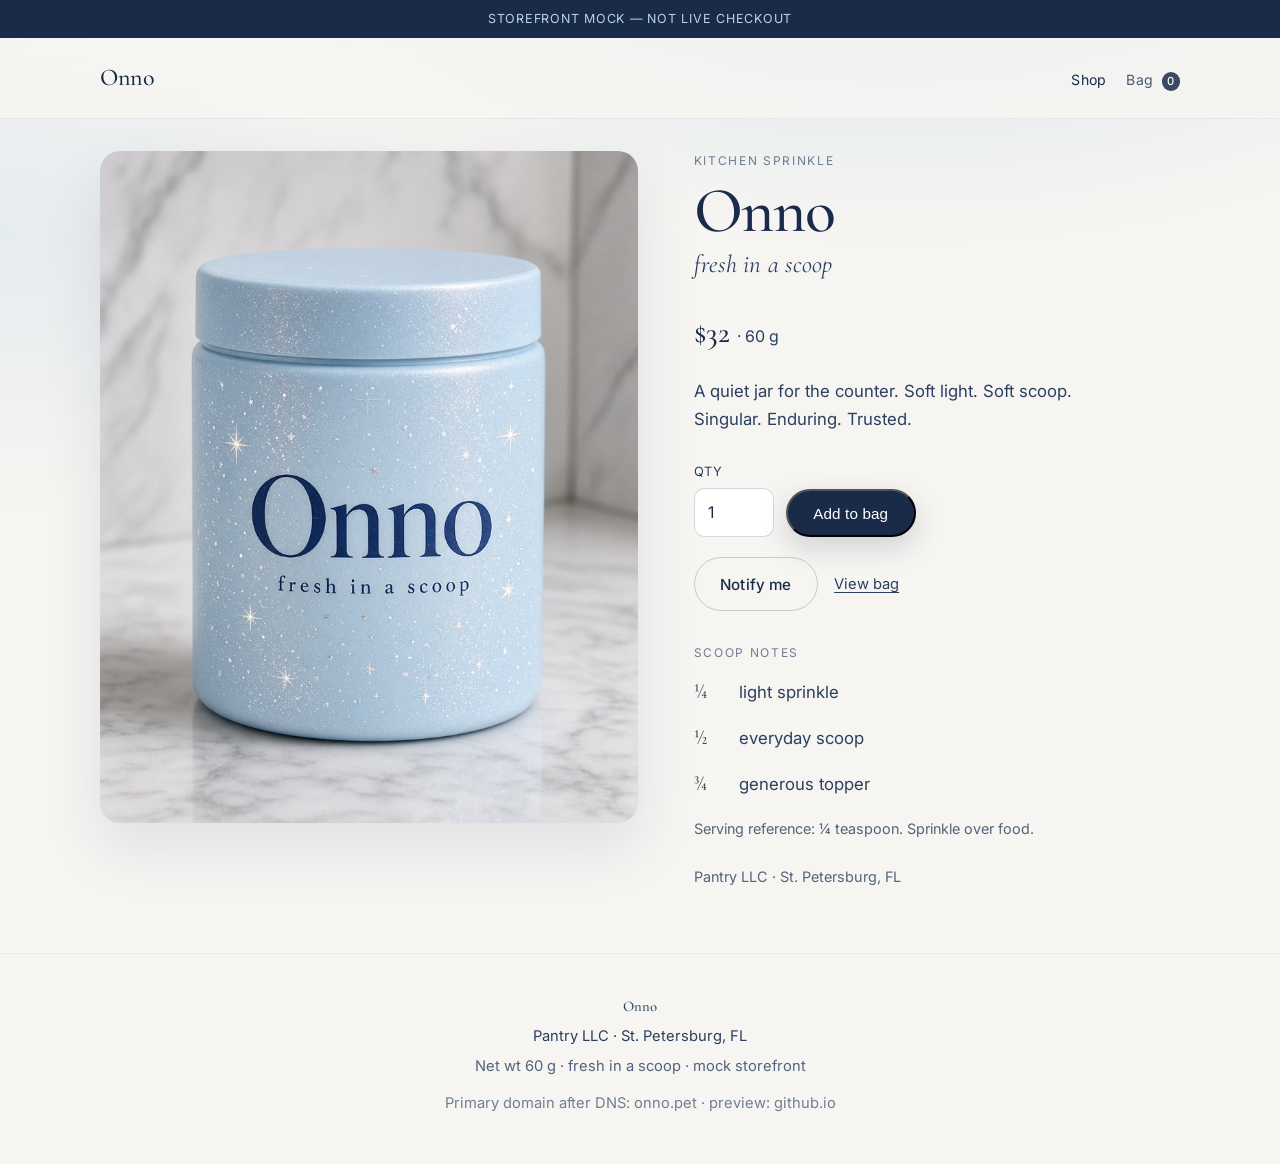
==== product.html @ 023567c2 "Add mock storefront (PDP, bag, checkout, confirm) + CNAME onno.pet Static Shopify-style mock with lo" ====
<!DOCTYPE html>
<html lang="en">
<head>
  <meta charset="utf-8" />
  <meta name="viewport" content="width=device-width, initial-scale=1" />
  <title>Onno — 60 g · $32</title>
  <meta name="description" content="Onno kitchen sprinkle, 60 g jar. Fresh in a scoop. Working MSRP $32. Storefront mock — not live checkout." />
  <meta name="robots" content="index, follow" />
  <link rel="canonical" href="https://ngavelek.github.io/onno-pet-preview/product.html" />

  <meta property="og:type" content="website" />
  <meta property="og:title" content="Onno — 60 g" />
  <meta property="og:description" content="Fresh in a scoop. Working MSRP $32. Mock storefront." />
  <meta property="og:image" content="https://ngavelek.github.io/onno-pet-preview/hero.jpg" />
  <meta property="og:url" content="https://ngavelek.github.io/onno-pet-preview/product.html" />
  <meta property="og:site_name" content="Onno" />

  <meta name="twitter:card" content="summary_large_image" />
  <meta name="twitter:title" content="Onno — 60 g" />
  <meta name="twitter:description" content="Fresh in a scoop." />
  <meta name="twitter:image" content="https://ngavelek.github.io/onno-pet-preview/hero.jpg" />

  <link rel="preconnect" href="https://fonts.googleapis.com" />
  <link rel="preconnect" href="https://fonts.gstatic.com" crossorigin />
  <link href="https://fonts.googleapis.com/css2?family=Cormorant+Garamond:ital,wght@0,400;0,500;0,600;1,400&family=Inter:wght@400;500&display=swap" rel="stylesheet" />
  <link rel="stylesheet" href="styles.css" />
  <link rel="icon" href="data:image/svg+xml,%3Csvg xmlns='http://www.w3.org/2000/svg' viewBox='0 0 32 32'%3E%3Ccircle cx='16' cy='16' r='16' fill='%23B8D4E8'/%3E%3Ctext x='16' y='21' text-anchor='middle' font-family='Georgia,serif' font-size='14' fill='%231A2B4A'%3EO%3C/text%3E%3C/svg%3E" />
</head>
<body>
  <a class="skip" href="#main">Skip to content</a>

  <div class="mock-banner" role="status">Storefront mock — not live checkout</div>

  <header class="site-header">
    <div class="wrap header-inner">
      <a class="mark mark-link" href="index.html" aria-label="Onno home">Onno</a>
      <nav class="header-nav" aria-label="Store">
        <a href="product.html" aria-current="page">Shop</a>
        <a class="bag-link" href="cart.html">Bag <span class="bag-count" data-cart-count hidden>0</span></a>
      </nav>
    </div>
  </header>

  <main id="main">
    <section class="pdp" aria-label="Onno product">
      <div class="wrap pdp-grid">
        <figure class="hero-figure pdp-figure">
          <img
            src="hero.jpg"
            width="900"
            height="1125"
            alt="Powder blue glitter jar of Onno with navy serif wordmark and the line fresh in a scoop"
            fetchpriority="high"
          />
        </figure>

        <div class="pdp-copy">
          <p class="eyebrow">Kitchen sprinkle</p>
          <h1 class="wordmark wordmark-sm">Onno</h1>
          <p class="tagline">fresh in a scoop</p>
          <p class="price" aria-label="Price thirty-two dollars">$32 <span class="price-unit">· 60&nbsp;g</span></p>
          <p class="lede">
            A quiet jar for the counter.
            Soft light. Soft scoop.
            Singular. Enduring. Trusted.
          </p>

          <div class="buy-row">
            <label class="qty-field" for="pdp-qty">
              <span class="qty-label">Qty</span>
              <input id="pdp-qty" type="number" min="1" max="12" value="1" inputmode="numeric" />
            </label>
            <button type="button" class="cta" id="add-to-bag">Add to bag</button>
          </div>
          <p class="cta-note" id="add-feedback" hidden>Added to bag.</p>

          <div class="pdp-actions">
            <a class="cta cta-secondary" href="mailto:hello@onno.pet?subject=Notify%20me%20when%20Onno%20is%20ready">Notify me</a>
            <a class="text-link" href="cart.html">View bag</a>
          </div>

          <div class="scoop-notes">
            <p class="eyebrow">Scoop notes</p>
            <ul class="scoop-list">
              <li><span class="frac">¼</span> light sprinkle</li>
              <li><span class="frac">½</span> everyday scoop</li>
              <li><span class="frac">¾</span> generous topper</li>
            </ul>
            <p class="fine">Serving reference: ¼ teaspoon. Sprinkle over food.</p>
          </div>

          <p class="maker">Pantry LLC · St. Petersburg, FL</p>
        </div>
      </div>
    </section>
  </main>

  <footer class="site-footer">
    <div class="wrap footer-inner">
      <p class="mark-sm">Onno</p>
      <p>Pantry LLC · St. Petersburg, FL</p>
      <p class="fine">Net wt 60&nbsp;g · fresh in a scoop · mock storefront</p>
      <p class="fine domain-note">Primary domain after DNS: onno.pet · preview: github.io</p>
    </div>
  </footer>

  <script src="store.js"></script>
  <script>
    document.getElementById("add-to-bag").addEventListener("click", function () {
      var qty = document.getElementById("pdp-qty").value;
      OnnoStore.add(qty);
      var fb = document.getElementById("add-feedback");
      fb.hidden = false;
      fb.textContent = "Added " + (parseInt(qty, 10) || 1) + " to bag.";
    });
  </script>
</body>
</html>
---- styles.css ----
:root {
  --powder: #B8D4E8;
  --powder-deep: #9BC0D8;
  --powder-wash: #E8F1F7;
  --navy: #1A2B4A;
  --navy-soft: #2A3F5F;
  --warm: #F7F5F2;
  --warm-deep: #EDE9E3;
  --white: #FFFFFF;
  --serif: "Cormorant Garamond", "Times New Roman", Times, serif;
  --sans: Inter, system-ui, -apple-system, "Segoe UI", Roboto, sans-serif;
  --max: 1080px;
  --narrow: 36rem;
  --ease: cubic-bezier(0.22, 1, 0.36, 1);
}

*,
*::before,
*::after { box-sizing: border-box; }

html { scroll-behavior: smooth; }

body {
  margin: 0;
  font-family: var(--sans);
  font-size: 1.05rem;
  line-height: 1.65;
  color: var(--navy);
  background:
    radial-gradient(1200px 600px at 70% -10%, rgba(184, 212, 232, 0.55), transparent 60%),
    radial-gradient(900px 500px at 0% 20%, rgba(184, 212, 232, 0.28), transparent 55%),
    var(--warm);
  -webkit-font-smoothing: antialiased;
  text-rendering: optimizeLegibility;
}

img {
  max-width: 100%;
  height: auto;
  display: block;
}

a { color: var(--navy); }

.skip {
  position: absolute;
  left: -999px;
  top: 0;
  background: var(--navy);
  color: var(--white);
  padding: 0.5rem 1rem;
  z-index: 10;
}
.skip:focus { left: 0; }

.wrap {
  width: min(100% - 2.5rem, var(--max));
  margin-inline: auto;
}
.narrow { width: min(100% - 2.5rem, var(--narrow)); }
.center { text-align: center; }

.site-header {
  padding: 1.25rem 0;
  border-bottom: 1px solid rgba(26, 43, 74, 0.06);
  background: rgba(247, 245, 242, 0.72);
  backdrop-filter: blur(10px);
  position: sticky;
  top: 0;
  z-index: 5;
}
.header-inner {
  display: flex;
  align-items: baseline;
  justify-content: space-between;
  gap: 1rem;
}
.mark {
  margin: 0;
  font-family: var(--serif);
  font-size: 1.5rem;
  font-weight: 500;
  letter-spacing: 0.01em;
}
.header-quiet {
  margin: 0;
  font-size: 0.8rem;
  letter-spacing: 0.08em;
  text-transform: lowercase;
  color: var(--navy-soft);
  opacity: 0.7;
}

.hero {
  padding: 2.5rem 0 3.5rem;
}
.hero-grid {
  display: grid;
  gap: 2.25rem;
  align-items: center;
}
.hero-figure {
  margin: 0;
  border-radius: 1.25rem;
  overflow: hidden;
  background: var(--powder-wash);
  box-shadow:
    0 1px 0 rgba(255,255,255,0.7) inset,
    0 24px 60px rgba(26, 43, 74, 0.10);
}
.hero-figure img {
  width: 100%;
  aspect-ratio: 4 / 5;
  object-fit: cover;
  object-position: center;
}

.hero-copy { padding-block: 0.25rem; }

.wordmark {
  margin: 0 0 0.15rem;
  font-family: var(--serif);
  font-weight: 500;
  font-size: clamp(3.5rem, 12vw, 5.5rem);
  line-height: 0.95;
  letter-spacing: -0.02em;
  color: var(--navy);
}
.tagline {
  margin: 0 0 1.5rem;
  font-family: var(--serif);
  font-size: clamp(1.2rem, 3.5vw, 1.55rem);
  font-weight: 400;
  font-style: italic;
  color: var(--navy-soft);
  letter-spacing: 0.01em;
}
.lede {
  margin: 0 0 1.75rem;
  max-width: 28rem;
  color: var(--navy-soft);
  font-size: 1.05rem;
}

.cta {
  display: inline-flex;
  align-items: center;
  justify-content: center;
  min-height: 3rem;
  padding: 0.85rem 1.6rem;
  border-radius: 999px;
  background: var(--navy);
  color: var(--white);
  text-decoration: none;
  font-size: 0.95rem;
  font-weight: 500;
  letter-spacing: 0.01em;
  transition: transform 0.25s var(--ease), background 0.25s var(--ease), box-shadow 0.25s var(--ease);
  box-shadow: 0 10px 28px rgba(26, 43, 74, 0.18);
}
.cta:hover {
  background: var(--navy-soft);
  transform: translateY(-1px);
}
.cta:focus-visible {
  outline: 2px solid var(--powder-deep);
  outline-offset: 3px;
}
.cta-secondary {
  background: transparent;
  color: var(--navy);
  border: 1px solid rgba(26, 43, 74, 0.22);
  box-shadow: none;
}
.cta-secondary:hover {
  background: var(--powder-wash);
  color: var(--navy);
}
.cta-note {
  margin: 0.85rem 0 0;
  font-size: 0.85rem;
  color: var(--navy-soft);
  opacity: 0.75;
}

.story {
  padding: 4rem 0;
  background: linear-gradient(180deg, transparent, rgba(184, 212, 232, 0.18) 40%, transparent);
}
.eyebrow {
  margin: 0 0 0.65rem;
  font-size: 0.75rem;
  letter-spacing: 0.14em;
  text-transform: uppercase;
  color: var(--navy-soft);
  opacity: 0.65;
}
.story h2,
.details h2,
.notify h2 {
  margin: 0 0 1rem;
  font-family: var(--serif);
  font-weight: 500;
  font-size: clamp(2rem, 5vw, 2.75rem);
  line-height: 1.15;
  letter-spacing: -0.015em;
}
.story p {
  margin: 0 0 1rem;
  font-size: 1.12rem;
  color: var(--navy-soft);
}
.feel {
  margin-top: 1.5rem !important;
  font-family: var(--serif);
  font-style: italic;
  font-size: 1.25rem !important;
  color: var(--navy) !important;
}

.details {
  padding: 1rem 0 4.5rem;
}
.details-grid {
  display: grid;
  gap: 2.5rem;
  padding: 2rem;
  border-radius: 1.25rem;
  background: rgba(255, 255, 255, 0.55);
  border: 1px solid rgba(26, 43, 74, 0.06);
  box-shadow: 0 18px 40px rgba(26, 43, 74, 0.05);
}
.scoop-list {
  list-style: none;
  margin: 0 0 1rem;
  padding: 0;
  display: grid;
  gap: 0.65rem;
}
.scoop-list li {
  display: flex;
  align-items: baseline;
  gap: 0.85rem;
  font-size: 1.05rem;
  color: var(--navy-soft);
}
.frac {
  font-family: var(--serif);
  font-size: 1.35rem;
  color: var(--navy);
  min-width: 2rem;
}
.fine {
  margin: 0;
  font-size: 0.9rem;
  color: var(--navy-soft);
  opacity: 0.8;
}

.notify {
  padding: 3.5rem 0 4.5rem;
  background:
    linear-gradient(180deg, transparent, rgba(184, 212, 232, 0.28));
}
.notify p {
  margin: 0 0 1.5rem;
  color: var(--navy-soft);
}

.site-footer {
  padding: 2.5rem 0 3rem;
  border-top: 1px solid rgba(26, 43, 74, 0.06);
  background: var(--warm);
}
.footer-inner {
  display: grid;
  gap: 0.35rem;
  text-align: center;
}
.mark-sm {
  margin: 0 0 0.35rem;
  font-family: var(--serif);
  font-size: 1.35rem;
  font-weight: 500;
}
.site-footer p {
  margin: 0;
  font-size: 0.92rem;
  color: var(--navy-soft);
}

@media (min-width: 820px) {
  .hero {
    padding: 3.5rem 0 5rem;
  }
  .hero-grid {
    grid-template-columns: 1.05fr 0.95fr;
    gap: 3.5rem;
  }
  .details-grid {
    grid-template-columns: 1fr 1fr;
    gap: 3rem;
    padding: 2.75rem 3rem;
  }
  .hero-copy { padding-left: 0.5rem; }
}

@media (prefers-reduced-motion: reduce) {
  html { scroll-behavior: auto; }
  .cta { transition: none; }
}

/* —— Storefront mock extensions —— */
.mark-link {
  text-decoration: none;
  color: inherit;
}
.mark-link:hover { opacity: 0.85; }

.header-nav {
  display: flex;
  align-items: center;
  gap: 1.25rem;
  font-size: 0.88rem;
  letter-spacing: 0.02em;
}
.header-nav a {
  text-decoration: none;
  color: var(--navy-soft);
  opacity: 0.85;
}
.header-nav a:hover,
.header-nav a[aria-current="page"] {
  color: var(--navy);
  opacity: 1;
}
.bag-link { position: relative; }
.bag-count {
  display: inline-flex;
  align-items: center;
  justify-content: center;
  min-width: 1.15rem;
  height: 1.15rem;
  margin-left: 0.25rem;
  padding: 0 0.3rem;
  border-radius: 999px;
  background: var(--navy);
  color: var(--white);
  font-size: 0.7rem;
  font-weight: 500;
}

.mock-banner {
  background: var(--navy);
  color: var(--powder);
  text-align: center;
  font-size: 0.78rem;
  letter-spacing: 0.06em;
  text-transform: uppercase;
  padding: 0.55rem 1rem;
}

.hero-ctas {
  display: flex;
  flex-wrap: wrap;
  gap: 0.75rem;
  align-items: center;
}

.wordmark-sm {
  font-size: clamp(2.75rem, 8vw, 4rem);
}
.price {
  margin: 0 0 1.25rem;
  font-family: var(--serif);
  font-size: 1.85rem;
  font-weight: 500;
  color: var(--navy);
}
.price-unit {
  font-size: 1rem;
  font-weight: 400;
  color: var(--navy-soft);
  font-family: var(--sans);
}

.pdp { padding: 2rem 0 4rem; }
.pdp-grid {
  display: grid;
  gap: 2.25rem;
  align-items: start;
}
.pdp-figure { position: sticky; top: 5rem; }
.buy-row {
  display: flex;
  flex-wrap: wrap;
  gap: 0.75rem;
  align-items: flex-end;
  margin-bottom: 0.5rem;
}
.qty-field {
  display: grid;
  gap: 0.35rem;
  font-size: 0.8rem;
  letter-spacing: 0.06em;
  text-transform: uppercase;
  color: var(--navy-soft);
}
.qty-field input,
.field-block input {
  font: inherit;
  font-size: 1rem;
  color: var(--navy);
  background: var(--white);
  border: 1px solid rgba(26, 43, 74, 0.18);
  border-radius: 0.65rem;
  padding: 0.65rem 0.85rem;
  min-width: 4.5rem;
  width: 5rem;
}
.qty-field input:focus,
.field-block input:focus {
  outline: 2px solid var(--powder-deep);
  outline-offset: 2px;
}
.field-block input:disabled {
  background: var(--warm-deep);
  color: var(--navy-soft);
  cursor: not-allowed;
  opacity: 0.85;
}
.pdp-actions {
  display: flex;
  flex-wrap: wrap;
  gap: 1rem;
  align-items: center;
  margin: 1.25rem 0 2rem;
}
.text-link {
  font-size: 0.92rem;
  color: var(--navy-soft);
  text-underline-offset: 3px;
}
.scoop-notes { margin: 1.5rem 0; }
.maker {
  margin: 1.5rem 0 0;
  font-size: 0.9rem;
  color: var(--navy-soft);
  opacity: 0.8;
}
.domain-note { margin-top: 0.5rem !important; opacity: 0.65; }

.page-title {
  margin: 0 0 1.25rem;
  font-family: var(--serif);
  font-weight: 500;
  font-size: clamp(2rem, 5vw, 2.75rem);
  letter-spacing: -0.015em;
}
.narrow-ish { width: min(100% - 2.5rem, 40rem); margin-inline: auto; }

.cart-page,
.checkout-page,
.confirm-page { padding: 2.5rem 0 4.5rem; }

.cart-empty {
  text-align: center;
  padding: 2rem 0 3rem;
}
.cart-empty p {
  margin: 0 0 1.5rem;
  color: var(--navy-soft);
  font-size: 1.1rem;
}

.cart-lines {
  list-style: none;
  margin: 0 0 2rem;
  padding: 0;
  display: grid;
  gap: 1.25rem;
}
.cart-line {
  display: grid;
  grid-template-columns: 80px 1fr;
  gap: 1.15rem;
  padding: 1rem;
  border-radius: 1rem;
  background: rgba(255, 255, 255, 0.6);
  border: 1px solid rgba(26, 43, 74, 0.06);
}
.line-thumb {
  border-radius: 0.65rem;
  overflow: hidden;
  background: var(--powder-wash);
}
.line-thumb img {
  width: 100%;
  aspect-ratio: 4 / 5;
  object-fit: cover;
}
.line-name {
  margin: 0 0 0.2rem;
  font-family: var(--serif);
  font-size: 1.35rem;
  font-weight: 500;
}
.line-detail,
.line-price {
  margin: 0 0 0.35rem;
  font-size: 0.9rem;
  color: var(--navy-soft);
}
.qty-stepper {
  display: inline-flex;
  align-items: center;
  gap: 0.5rem;
  margin-top: 0.5rem;
  border: 1px solid rgba(26, 43, 74, 0.15);
  border-radius: 999px;
  padding: 0.2rem;
}
.step {
  width: 2rem;
  height: 2rem;
  border: none;
  border-radius: 999px;
  background: var(--powder-wash);
  color: var(--navy);
  font-size: 1.1rem;
  cursor: pointer;
  line-height: 1;
}
.step:hover { background: var(--powder); }
.step-val {
  min-width: 1.5rem;
  text-align: center;
  font-weight: 500;
  font-size: 0.95rem;
}

.cart-summary {
  padding: 1.5rem;
  border-radius: 1.15rem;
  background: rgba(255, 255, 255, 0.65);
  border: 1px solid rgba(26, 43, 74, 0.06);
}
.summary-row {
  display: flex;
  justify-content: space-between;
  align-items: baseline;
  margin-bottom: 0.75rem;
  font-size: 1.05rem;
}
.cta-block {
  width: 100%;
  margin-top: 1rem;
  text-align: center;
}
.center-link {
  display: block;
  text-align: center;
  margin-top: 1rem;
}

.checkout-grid {
  display: grid;
  gap: 2.5rem;
  align-items: start;
}
.checkout-form { max-width: 32rem; }
.mock-callout {
  margin: 0 0 1.75rem;
  padding: 0.85rem 1rem;
  border-radius: 0.75rem;
  background: var(--powder-wash);
  border: 1px solid rgba(184, 212, 232, 0.8);
  font-size: 0.92rem;
  color: var(--navy-soft);
}
.field-block {
  margin: 0 0 1.5rem;
  padding: 0;
  border: none;
}
.field-block legend {
  font-family: var(--serif);
  font-size: 1.35rem;
  font-weight: 500;
  margin-bottom: 0.85rem;
  padding: 0;
}
.field-block label {
  display: grid;
  gap: 0.35rem;
  margin-bottom: 0.85rem;
  font-size: 0.85rem;
  color: var(--navy-soft);
}
.field-block input { width: 100%; min-width: 0; }
.field-row {
  display: grid;
  gap: 0.75rem;
  grid-template-columns: 1fr;
}
.pay-placeholders {
  display: flex;
  flex-wrap: wrap;
  gap: 0.65rem;
  margin-bottom: 0.65rem;
}
.pay-chip {
  display: inline-flex;
  padding: 0.65rem 1.1rem;
  border-radius: 0.65rem;
  border: 1px dashed rgba(26, 43, 74, 0.22);
  background: var(--warm-deep);
  color: var(--navy-soft);
  opacity: 0.55;
  font-size: 0.9rem;
  cursor: not-allowed;
  user-select: none;
}

.order-summary {
  padding: 1.5rem;
  border-radius: 1.15rem;
  background: rgba(255, 255, 255, 0.65);
  border: 1px solid rgba(26, 43, 74, 0.06);
  position: sticky;
  top: 5rem;
}
.summary-heading {
  margin: 0 0 1rem;
  font-family: var(--serif);
  font-size: 1.35rem;
  font-weight: 500;
}
.summary-lines {
  list-style: none;
  margin: 0 0 1rem;
  padding: 0;
  display: grid;
  gap: 0.85rem;
}
.summary-line {
  display: grid;
  grid-template-columns: 48px 1fr auto;
  gap: 0.75rem;
  align-items: center;
}
.summary-line img {
  border-radius: 0.4rem;
  background: var(--powder-wash);
  aspect-ratio: 4 / 5;
  object-fit: cover;
}
.summary-line .line-name { font-size: 1rem; }
.total-row {
  padding-top: 0.85rem;
  border-top: 1px solid rgba(26, 43, 74, 0.08);
  font-size: 1.1rem;
}

.confirm-page .center-lede {
  margin-inline: auto;
  max-width: 28rem;
}
.confirm-actions {
  display: flex;
  flex-wrap: wrap;
  gap: 0.75rem;
  justify-content: center;
  margin-top: 1.75rem;
}

@media (min-width: 820px) {
  .pdp-grid {
    grid-template-columns: 1.05fr 0.95fr;
    gap: 3.5rem;
  }
  .checkout-grid {
    grid-template-columns: 1.2fr 0.8fr;
    gap: 3rem;
  }
  .field-row {
    grid-template-columns: 1.2fr 0.7fr 0.7fr;
  }
}
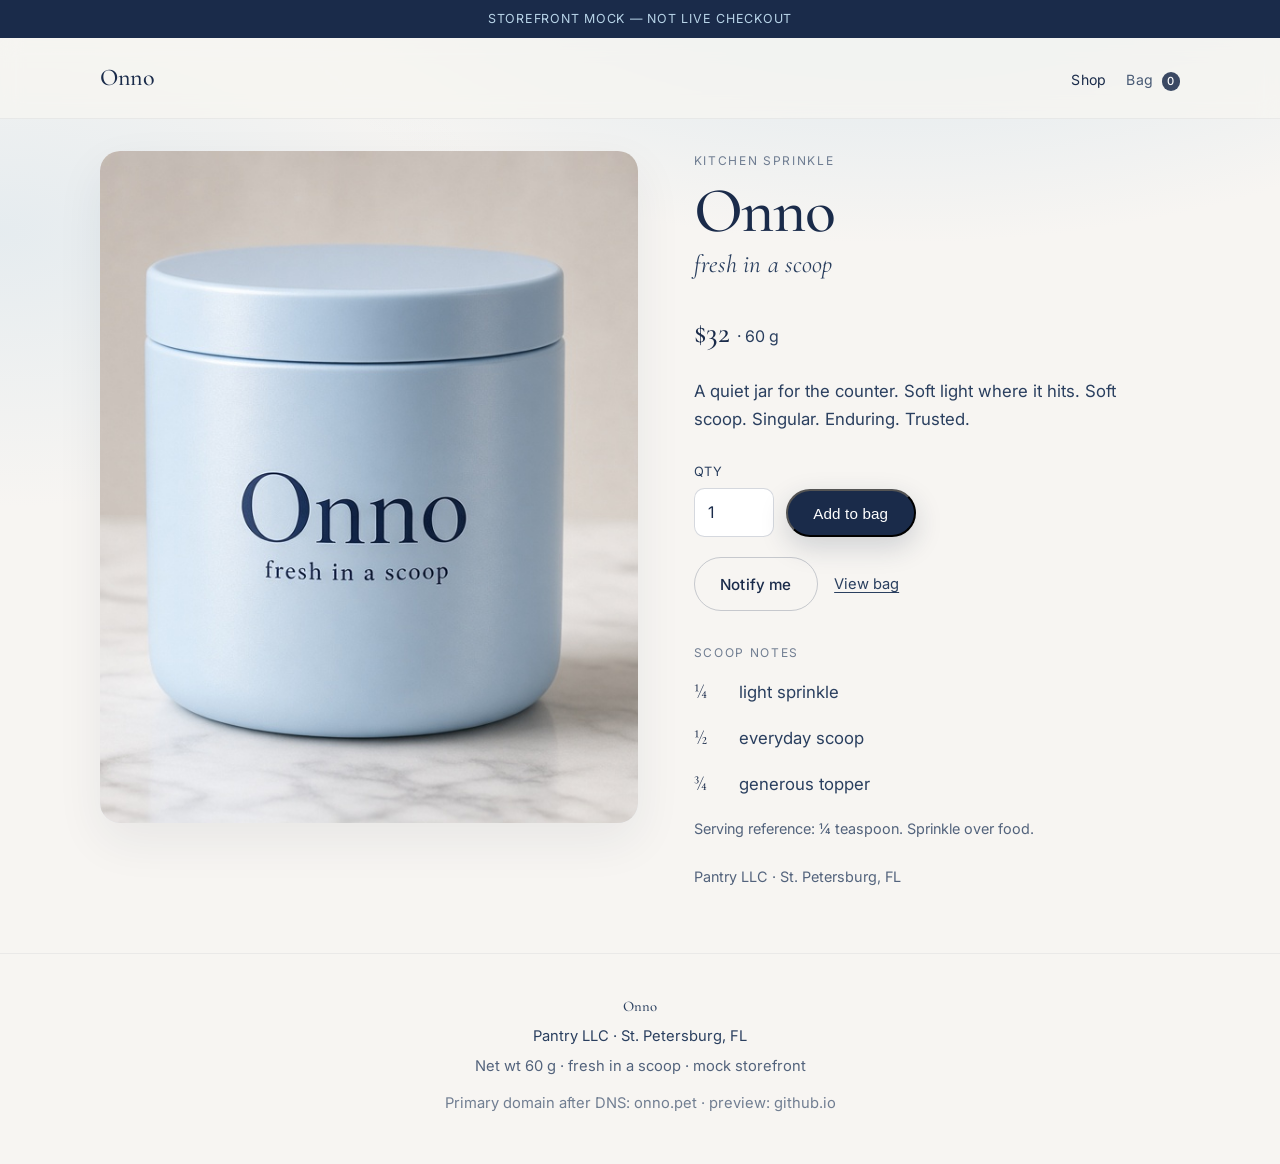
==== commit 0b1e6530: "Quiet powder-blue jar heroes — kill glitter language Swap hero/hero-alt to quiet satin jar mocks (#B" ====
--- a/product.html
+++ b/product.html
@@ -49,7 +49,7 @@
             src="hero.jpg"
             width="900"
             height="1125"
-            alt="Powder blue glitter jar of Onno with navy serif wordmark and the line fresh in a scoop"
+            alt="Quiet powder-blue jar of Onno with navy serif wordmark and the line fresh in a scoop — satin field, faint light-hit glint"
             fetchpriority="high"
           />
         </figure>
@@ -61,7 +61,7 @@
           <p class="price" aria-label="Price thirty-two dollars">$32 <span class="price-unit">· 60&nbsp;g</span></p>
           <p class="lede">
             A quiet jar for the counter.
-            Soft light. Soft scoop.
+            Soft light where it hits. Soft scoop.
             Singular. Enduring. Trusted.
           </p>
 
--- a/styles.css
+++ b/styles.css
@@ -105,8 +105,8 @@
   overflow: hidden;
   background: var(--powder-wash);
   box-shadow:
-    0 1px 0 rgba(255,255,255,0.7) inset,
-    0 24px 60px rgba(26, 43, 74, 0.10);
+    0 1px 0 rgba(255,255,255,0.85) inset,
+    0 18px 48px rgba(26, 43, 74, 0.07);
 }
 .hero-figure img {
   width: 100%;
